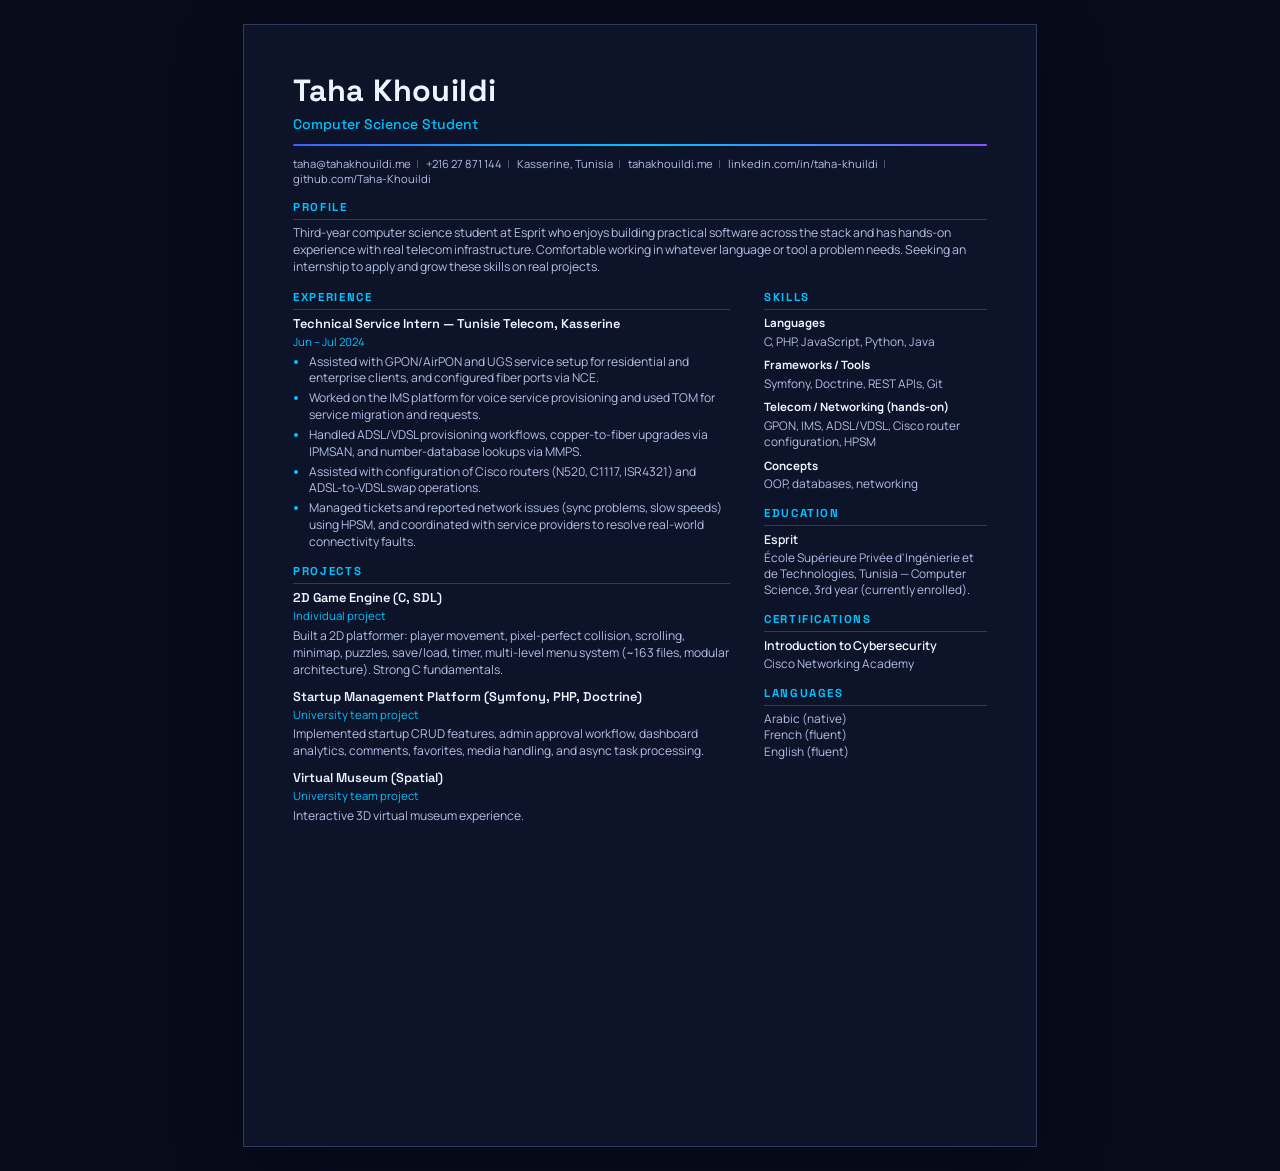
==== cv.html @ 59a6c9a2 "add cv donwload" ====
<!DOCTYPE html>
<html lang="en">
<head>
  <meta charset="UTF-8" />
  <meta name="viewport" content="width=device-width, initial-scale=1" />
  <title>Taha Khouildi | CV</title>
  <meta name="description" content="Curriculum vitae of Taha Khouildi, a Computer Science student at Esprit, Tunisia, seeking an internship." />
  <meta name="robots" content="noindex,follow" />

  <link rel="icon" href="assets/favicon.ico" type="image/x-icon" />
  <link rel="preconnect" href="https://fonts.googleapis.com" />
  <link rel="preconnect" href="https://fonts.gstatic.com" crossorigin />
  <link href="https://fonts.googleapis.com/css2?family=Space+Grotesk:wght@400;500;600;700&family=Manrope:wght@400;500;600;700&display=swap" rel="stylesheet" />
  <link rel="stylesheet" href="assets/css/cv.css" />
</head>
<body>
  <main class="sheet">
    <header>
      <h1 class="cv-name">Taha Khouildi</h1>
      <p class="cv-role">Computer Science Student</p>
      <div class="rule" aria-hidden="true"></div>
      <p class="contact">
        <a href="mailto:taha@tahakhouildi.me">taha@tahakhouildi.me</a><span class="sep">|</span>
        <a href="tel:+21627871144">+216 27 871 144</a><span class="sep">|</span>
        Kasserine, Tunisia<span class="sep">|</span>
        <a href="https://tahakhouildi.me">tahakhouildi.me</a><span class="sep">|</span>
        <a href="https://www.linkedin.com/in/taha-khuildi/">linkedin.com/in/taha-khuildi</a><span class="sep">|</span>
        <a href="https://github.com/Taha-Khouildi">github.com/Taha-Khouildi</a>
      </p>
    </header>

    <section class="block">
      <h2 class="section-label">Profile</h2>
      <p class="profile">
        Third-year computer science student at Esprit who enjoys building practical software across the stack and has hands-on experience with real telecom infrastructure. Comfortable working in whatever language or tool a problem needs. Seeking an internship to apply and grow these skills on real projects.
      </p>
    </section>

    <div class="cols">
      <div class="col-main">
        <section>
          <h2 class="section-label">Experience</h2>
          <div class="entry">
            <p class="entry-title">Technical Service Intern &mdash; Tunisie Telecom, Kasserine</p>
            <p class="entry-meta">Jun &ndash; Jul 2024</p>
            <ul class="bullets">
              <li>Assisted with GPON/AirPON and UGS service setup for residential and enterprise clients, and configured fiber ports via NCE.</li>
              <li>Worked on the IMS platform for voice service provisioning and used TOM for service migration and requests.</li>
              <li>Handled ADSL/VDSL provisioning workflows, copper-to-fiber upgrades via IPMSAN, and number-database lookups via MMPS.</li>
              <li>Assisted with configuration of Cisco routers (N520, C1117, ISR4321) and ADSL-to-VDSL swap operations.</li>
              <li>Managed tickets and reported network issues (sync problems, slow speeds) using HPSM, and coordinated with service providers to resolve real-world connectivity faults.</li>
            </ul>
          </div>
        </section>

        <section class="block">
          <h2 class="section-label">Projects</h2>

          <div class="entry">
            <p class="entry-title">2D Game Engine (C, SDL)</p>
            <p class="entry-meta">Individual project</p>
            <p class="entry-body">Built a 2D platformer: player movement, pixel-perfect collision, scrolling, minimap, puzzles, save/load, timer, multi-level menu system (~163 files, modular architecture). Strong C fundamentals.</p>
          </div>

          <div class="entry">
            <p class="entry-title">Startup Management Platform (Symfony, PHP, Doctrine)</p>
            <p class="entry-meta">University team project</p>
            <p class="entry-body">Implemented startup CRUD features, admin approval workflow, dashboard analytics, comments, favorites, media handling, and async task processing.</p>
          </div>

          <div class="entry">
            <p class="entry-title">Virtual Museum (Spatial)</p>
            <p class="entry-meta">University team project</p>
            <p class="entry-body">Interactive 3D virtual museum experience.</p>
          </div>
        </section>
      </div>

      <div class="col-side">
        <section>
          <h2 class="section-label">Skills</h2>

          <div class="skill-group">
            <p class="skill-head">Languages</p>
            <p class="skill-list">C, PHP, JavaScript, Python, Java</p>
          </div>

          <div class="skill-group">
            <p class="skill-head">Frameworks / Tools</p>
            <p class="skill-list">Symfony, Doctrine, REST APIs, Git</p>
          </div>

          <div class="skill-group">
            <p class="skill-head">Telecom / Networking (hands-on)</p>
            <p class="skill-list">GPON, IMS, ADSL/VDSL, Cisco router configuration, HPSM</p>
          </div>

          <div class="skill-group">
            <p class="skill-head">Concepts</p>
            <p class="skill-list">OOP, databases, networking</p>
          </div>
        </section>

        <section class="block">
          <h2 class="section-label">Education</h2>
          <p class="side-strong">Esprit</p>
          <p class="side-text">
            &Eacute;cole Sup&eacute;rieure Priv&eacute;e d'Ing&eacute;nierie et de Technologies, Tunisia &mdash; Computer Science, 3rd year (currently enrolled).
          </p>
        </section>

        <section class="block">
          <h2 class="section-label">Certifications</h2>
          <p class="side-strong">Introduction to Cybersecurity</p>
          <p class="side-text">Cisco Networking Academy</p>
        </section>

        <section class="block">
          <h2 class="section-label">Languages</h2>
          <p class="side-text">Arabic (native)<br />French (fluent)<br />English (fluent)</p>
        </section>
      </div>
    </div>
  </main>
</body>
</html>
---- assets/css/cv.css ----
/* CV stylesheet. Reuses the design tokens from styles.css.
   Screen: dark theme, matching the site. Print: light, ink-friendly A4. */

:root {
  --bg-main: #070b1a;
  --text-main: #eef4ff;
  --text-soft: #b2c0e6;
  --border: rgba(160, 189, 255, 0.24);
  --accent-a: #3a63ff;
  --accent-b: #00c2ff;
  --accent-c: #8256ff;
  --chip-bg: rgba(255, 255, 255, 0.04);
  --chip-border: rgba(176, 199, 255, 0.28);
  --sheet-bg: #0d1328;
  --shadow: 0 20px 60px rgba(3, 8, 24, 0.45);
}

* {
  box-sizing: border-box;
}

body {
  margin: 0;
  padding: 24px 12px;
  font-family: "Manrope", sans-serif;
  background: var(--bg-main);
  color: var(--text-main);
  line-height: 1.38;
  -webkit-font-smoothing: antialiased;
}

.sheet {
  width: 210mm;
  min-height: 297mm;
  margin: 0 auto;
  padding: 12mm 13mm;
  background: var(--sheet-bg);
  border: 1px solid var(--border);
  box-shadow: var(--shadow);
}

/* Header */
.cv-name {
  font-family: "Space Grotesk", sans-serif;
  font-size: 23pt;
  font-weight: 700;
  letter-spacing: 0.4px;
  margin: 0;
}

.cv-role {
  font-family: "Space Grotesk", sans-serif;
  font-size: 10.5pt;
  font-weight: 500;
  color: var(--accent-b);
  margin: 2pt 0 0;
}

.rule {
  height: 2.5px;
  margin: 7pt 0;
  border-radius: 999px;
  background: linear-gradient(90deg, var(--accent-a), var(--accent-b), var(--accent-c));
  -webkit-print-color-adjust: exact;
  print-color-adjust: exact;
}

.contact {
  font-size: 8.4pt;
  color: var(--text-soft);
  margin: 0;
}

.contact a {
  color: inherit;
  text-decoration: none;
}

.contact .sep {
  opacity: 0.45;
  margin: 0 5px;
}

/* Sections */
.section-label {
  font-family: "Space Grotesk", sans-serif;
  font-size: 8.6pt;
  font-weight: 700;
  text-transform: uppercase;
  letter-spacing: 0.14em;
  color: var(--accent-b);
  margin: 0 0 4pt;
  padding-bottom: 2.5pt;
  border-bottom: 1px solid var(--border);
}

.profile {
  font-size: 9.2pt;
  color: var(--text-soft);
  margin: 0;
}

.block {
  margin-top: 10pt;
}

/* Two-column body */
.cols {
  display: flex;
  gap: 9mm;
  margin-top: 10pt;
}

.col-main {
  flex: 0 0 63%;
  min-width: 0;
}

.col-side {
  flex: 1;
  min-width: 0;
}

/* Entries */
.entry {
  margin-bottom: 7pt;
}

.entry:last-child {
  margin-bottom: 0;
}

.entry-title {
  font-family: "Space Grotesk", sans-serif;
  font-size: 9.6pt;
  font-weight: 600;
  margin: 0;
}

.entry-meta {
  font-size: 8.5pt;
  color: var(--accent-b);
  margin: 1pt 0 3pt;
}

.entry-body {
  font-size: 9.1pt;
  color: var(--text-soft);
  margin: 0;
}

ul.bullets {
  margin: 0;
  padding-left: 12pt;
}

ul.bullets li {
  font-size: 9.1pt;
  color: var(--text-soft);
  margin-bottom: 2.4pt;
}

ul.bullets li::marker {
  color: var(--accent-b);
}

/* Skills */
.skill-group {
  margin-bottom: 5.5pt;
}

.skill-group:last-child {
  margin-bottom: 0;
}

.skill-head {
  font-size: 8.6pt;
  font-weight: 700;
  margin: 0 0 2pt;
}

.skill-list {
  font-size: 8.9pt;
  color: var(--text-soft);
  margin: 0;
}

.side-text {
  font-size: 8.9pt;
  color: var(--text-soft);
  margin: 0;
}

.side-strong {
  font-size: 9.2pt;
  font-weight: 600;
  margin: 0 0 1pt;
}

/* ---------- Print: light, ink-friendly, one A4 page ---------- */
@page {
  size: A4;
  margin: 12mm;
}

@media print {
  :root {
    --text-main: #111a32;
    --text-soft: #33405f;
    --border: rgba(70, 105, 188, 0.35);
    --accent-b: #0b63a6;
  }

  body {
    padding: 0;
    background: #ffffff;
    color: var(--text-main);
  }

  .sheet {
    width: auto;
    min-height: 0;
    margin: 0;
    padding: 0;
    background: #ffffff;
    border: 0;
    box-shadow: none;
  }

  a {
    color: inherit;
  }
}
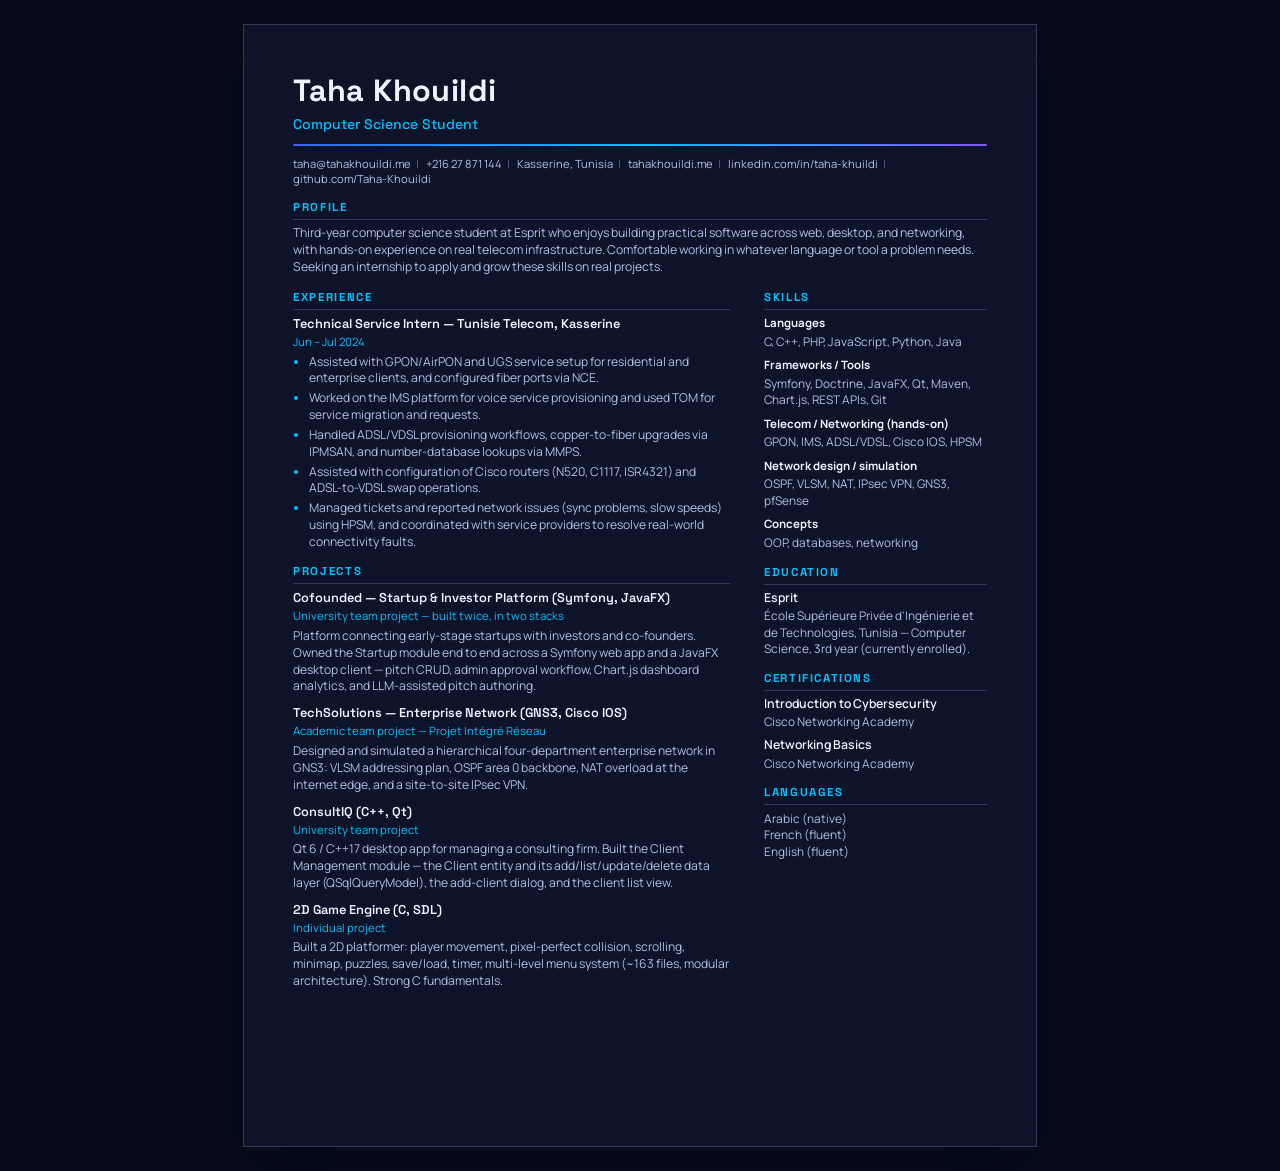
==== commit 05c47cec: "game added" ====
--- a/cv.html
+++ b/cv.html
@@ -32,7 +32,7 @@
     <section class="block">
       <h2 class="section-label">Profile</h2>
       <p class="profile">
-        Third-year computer science student at Esprit who enjoys building practical software across the stack and has hands-on experience with real telecom infrastructure. Comfortable working in whatever language or tool a problem needs. Seeking an internship to apply and grow these skills on real projects.
+        Third-year computer science student at Esprit who enjoys building practical software across web, desktop, and networking, with hands-on experience on real telecom infrastructure. Comfortable working in whatever language or tool a problem needs. Seeking an internship to apply and grow these skills on real projects.
       </p>
     </section>
 
@@ -57,21 +57,27 @@
           <h2 class="section-label">Projects</h2>
 
           <div class="entry">
+            <p class="entry-title">Cofounded &mdash; Startup &amp; Investor Platform (Symfony, JavaFX)</p>
+            <p class="entry-meta">University team project &mdash; built twice, in two stacks</p>
+            <p class="entry-body">Platform connecting early-stage startups with investors and co-founders. Owned the Startup module end to end across a Symfony web app and a JavaFX desktop client &mdash; pitch CRUD, admin approval workflow, Chart.js dashboard analytics, and LLM-assisted pitch authoring.</p>
+          </div>
+
+          <div class="entry">
+            <p class="entry-title">TechSolutions &mdash; Enterprise Network (GNS3, Cisco IOS)</p>
+            <p class="entry-meta">Academic team project &mdash; Projet Int&eacute;gr&eacute; R&eacute;seau</p>
+            <p class="entry-body">Designed and simulated a hierarchical four-department enterprise network in GNS3: VLSM addressing plan, OSPF area 0 backbone, NAT overload at the internet edge, and a site-to-site IPsec VPN.</p>
+          </div>
+
+          <div class="entry">
+            <p class="entry-title">ConsultIQ (C++, Qt)</p>
+            <p class="entry-meta">University team project</p>
+            <p class="entry-body">Qt 6 / C++17 desktop app for managing a consulting firm. Built the Client Management module &mdash; the Client entity and its add/list/update/delete data layer (QSqlQueryModel), the add-client dialog, and the client list view.</p>
+          </div>
+
+          <div class="entry">
             <p class="entry-title">2D Game Engine (C, SDL)</p>
             <p class="entry-meta">Individual project</p>
             <p class="entry-body">Built a 2D platformer: player movement, pixel-perfect collision, scrolling, minimap, puzzles, save/load, timer, multi-level menu system (~163 files, modular architecture). Strong C fundamentals.</p>
-          </div>
-
-          <div class="entry">
-            <p class="entry-title">Startup Management Platform (Symfony, PHP, Doctrine)</p>
-            <p class="entry-meta">University team project</p>
-            <p class="entry-body">Implemented startup CRUD features, admin approval workflow, dashboard analytics, comments, favorites, media handling, and async task processing.</p>
-          </div>
-
-          <div class="entry">
-            <p class="entry-title">Virtual Museum (Spatial)</p>
-            <p class="entry-meta">University team project</p>
-            <p class="entry-body">Interactive 3D virtual museum experience.</p>
           </div>
         </section>
       </div>
@@ -82,17 +88,22 @@
 
           <div class="skill-group">
             <p class="skill-head">Languages</p>
-            <p class="skill-list">C, PHP, JavaScript, Python, Java</p>
+            <p class="skill-list">C, C++, PHP, JavaScript, Python, Java</p>
           </div>
 
           <div class="skill-group">
             <p class="skill-head">Frameworks / Tools</p>
-            <p class="skill-list">Symfony, Doctrine, REST APIs, Git</p>
+            <p class="skill-list">Symfony, Doctrine, JavaFX, Qt, Maven, Chart.js, REST APIs, Git</p>
           </div>
 
           <div class="skill-group">
             <p class="skill-head">Telecom / Networking (hands-on)</p>
-            <p class="skill-list">GPON, IMS, ADSL/VDSL, Cisco router configuration, HPSM</p>
+            <p class="skill-list">GPON, IMS, ADSL/VDSL, Cisco IOS, HPSM</p>
+          </div>
+
+          <div class="skill-group">
+            <p class="skill-head">Network design / simulation</p>
+            <p class="skill-list">OSPF, VLSM, NAT, IPsec VPN, GNS3, pfSense</p>
           </div>
 
           <div class="skill-group">
@@ -113,6 +124,8 @@
           <h2 class="section-label">Certifications</h2>
           <p class="side-strong">Introduction to Cybersecurity</p>
           <p class="side-text">Cisco Networking Academy</p>
+          <p class="side-strong">Networking Basics</p>
+          <p class="side-text">Cisco Networking Academy</p>
         </section>
 
         <section class="block">
--- a/assets/css/cv.css
+++ b/assets/css/cv.css
@@ -197,6 +197,11 @@
   margin: 0 0 1pt;
 }
 
+/* Space stacked entries in the side column (e.g. a second certification) */
+.side-text + .side-strong {
+  margin-top: 5pt;
+}
+
 /* ---------- Print: light, ink-friendly, one A4 page ---------- */
 @page {
   size: A4;
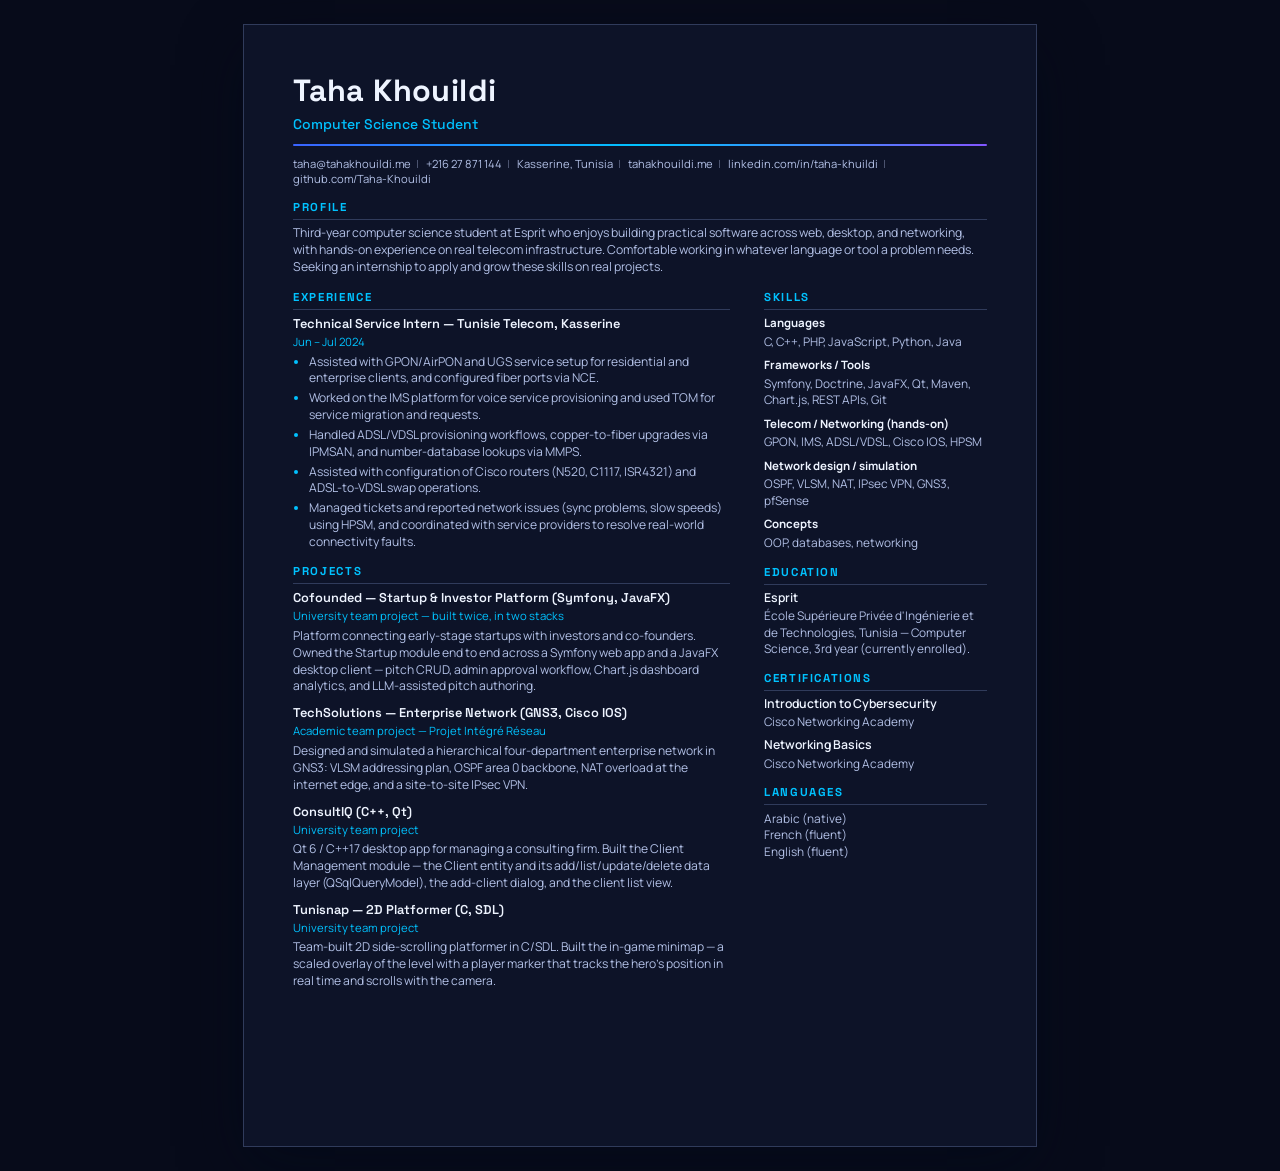
==== commit c11db613: "game added v2" ====
--- a/cv.html
+++ b/cv.html
@@ -75,9 +75,9 @@
           </div>
 
           <div class="entry">
-            <p class="entry-title">2D Game Engine (C, SDL)</p>
-            <p class="entry-meta">Individual project</p>
-            <p class="entry-body">Built a 2D platformer: player movement, pixel-perfect collision, scrolling, minimap, puzzles, save/load, timer, multi-level menu system (~163 files, modular architecture). Strong C fundamentals.</p>
+            <p class="entry-title">Tunisnap &mdash; 2D Platformer (C, SDL)</p>
+            <p class="entry-meta">University team project</p>
+            <p class="entry-body">Team-built 2D side-scrolling platformer in C/SDL. Built the in-game minimap &mdash; a scaled overlay of the level with a player marker that tracks the hero's position in real time and scrolls with the camera.</p>
           </div>
         </section>
       </div>
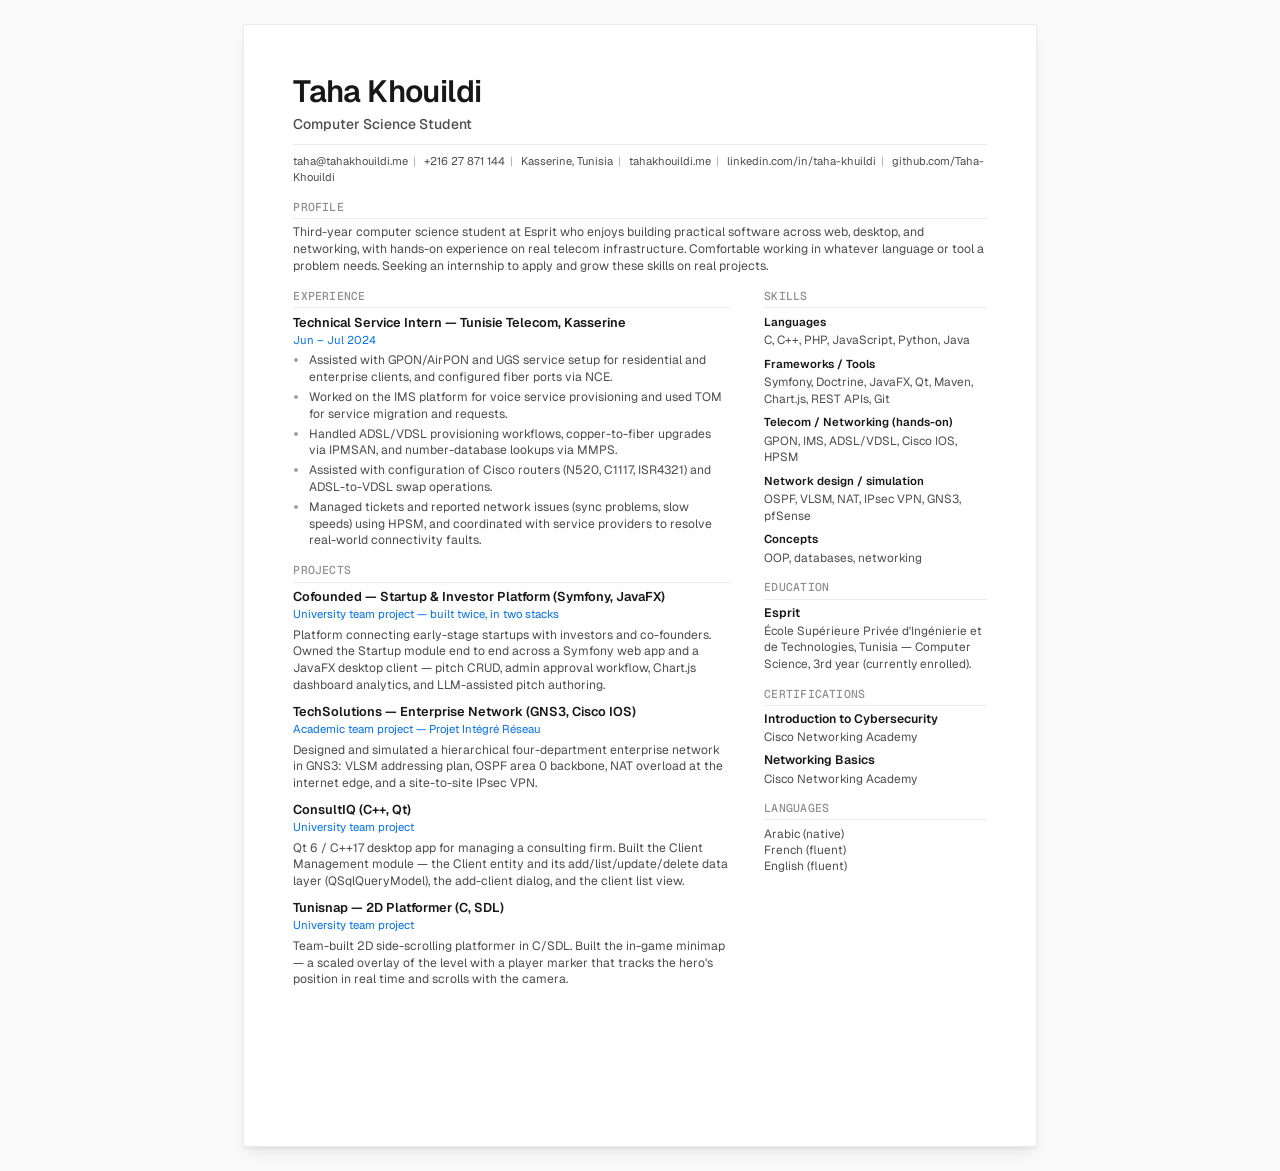
==== commit fe450c70: "vercel design" ====
--- a/cv.html
+++ b/cv.html
@@ -10,7 +10,7 @@
   <link rel="icon" href="assets/favicon.ico" type="image/x-icon" />
   <link rel="preconnect" href="https://fonts.googleapis.com" />
   <link rel="preconnect" href="https://fonts.gstatic.com" crossorigin />
-  <link href="https://fonts.googleapis.com/css2?family=Space+Grotesk:wght@400;500;600;700&family=Manrope:wght@400;500;600;700&display=swap" rel="stylesheet" />
+  <link href="https://fonts.googleapis.com/css2?family=Geist:wght@400;500;600&family=Geist+Mono:wght@400;500&family=Inter:wght@400;500;600&display=swap" rel="stylesheet" />
   <link rel="stylesheet" href="assets/css/cv.css" />
 </head>
 <body>
--- a/assets/css/cv.css
+++ b/assets/css/cv.css
@@ -1,18 +1,15 @@
-/* CV stylesheet. Reuses the design tokens from styles.css.
-   Screen: dark theme, matching the site. Print: light, ink-friendly A4. */
+/* CV stylesheet. Reuses the Geist design tokens from styles.css.
+   Screen: light canvas, matching the site. Print: ink-friendly A4. */
 
 :root {
-  --bg-main: #070b1a;
-  --text-main: #eef4ff;
-  --text-soft: #b2c0e6;
-  --border: rgba(160, 189, 255, 0.24);
-  --accent-a: #3a63ff;
-  --accent-b: #00c2ff;
-  --accent-c: #8256ff;
-  --chip-bg: rgba(255, 255, 255, 0.04);
-  --chip-border: rgba(176, 199, 255, 0.28);
-  --sheet-bg: #0d1328;
-  --shadow: 0 20px 60px rgba(3, 8, 24, 0.45);
+  --bg-main: #fafafa;
+  --text-main: #171717;
+  --text-soft: #4d4d4d;
+  --border: #ebebeb;
+  --link: #0070f3;
+  --chip-bg: #ffffff;
+  --sheet-bg: #ffffff;
+  --shadow: 0px 2px 2px rgba(0, 0, 0, 0.04), 0px 8px 16px -4px rgba(0, 0, 0, 0.1);
 }
 
 * {
@@ -22,7 +19,7 @@
 body {
   margin: 0;
   padding: 24px 12px;
-  font-family: "Manrope", sans-serif;
+  font-family: "Geist", "Inter", Arial, sans-serif;
   background: var(--bg-main);
   color: var(--text-main);
   line-height: 1.38;
@@ -41,28 +38,25 @@
 
 /* Header */
 .cv-name {
-  font-family: "Space Grotesk", sans-serif;
+  font-family: "Geist", "Inter", Arial, sans-serif;
   font-size: 23pt;
-  font-weight: 700;
-  letter-spacing: 0.4px;
+  font-weight: 600;
+  letter-spacing: -0.02em;
   margin: 0;
 }
 
 .cv-role {
-  font-family: "Space Grotesk", sans-serif;
+  font-family: "Geist", "Inter", Arial, sans-serif;
   font-size: 10.5pt;
   font-weight: 500;
-  color: var(--accent-b);
+  color: var(--text-soft);
   margin: 2pt 0 0;
 }
 
 .rule {
-  height: 2.5px;
+  height: 1px;
   margin: 7pt 0;
-  border-radius: 999px;
-  background: linear-gradient(90deg, var(--accent-a), var(--accent-b), var(--accent-c));
-  -webkit-print-color-adjust: exact;
-  print-color-adjust: exact;
+  background: var(--border);
 }
 
 .contact {
@@ -83,12 +77,12 @@
 
 /* Sections */
 .section-label {
-  font-family: "Space Grotesk", sans-serif;
+  font-family: "Geist Mono", "JetBrains Mono", ui-monospace, monospace;
   font-size: 8.6pt;
-  font-weight: 700;
+  font-weight: 500;
   text-transform: uppercase;
-  letter-spacing: 0.14em;
-  color: var(--accent-b);
+  letter-spacing: 0.02em;
+  color: #8f8f8f;
   margin: 0 0 4pt;
   padding-bottom: 2.5pt;
   border-bottom: 1px solid var(--border);
@@ -131,7 +125,7 @@
 }
 
 .entry-title {
-  font-family: "Space Grotesk", sans-serif;
+  font-family: "Geist", "Inter", Arial, sans-serif;
   font-size: 9.6pt;
   font-weight: 600;
   margin: 0;
@@ -139,7 +133,7 @@
 
 .entry-meta {
   font-size: 8.5pt;
-  color: var(--accent-b);
+  color: var(--link);
   margin: 1pt 0 3pt;
 }
 
@@ -161,7 +155,7 @@
 }
 
 ul.bullets li::marker {
-  color: var(--accent-b);
+  color: #a1a1a1;
 }
 
 /* Skills */
@@ -175,7 +169,7 @@
 
 .skill-head {
   font-size: 8.6pt;
-  font-weight: 700;
+  font-weight: 600;
   margin: 0 0 2pt;
 }
 
@@ -202,7 +196,7 @@
   margin-top: 5pt;
 }
 
-/* ---------- Print: light, ink-friendly, one A4 page ---------- */
+/* ---------- Print: ink-friendly, one A4 page ---------- */
 @page {
   size: A4;
   margin: 12mm;
@@ -210,10 +204,10 @@
 
 @media print {
   :root {
-    --text-main: #111a32;
-    --text-soft: #33405f;
-    --border: rgba(70, 105, 188, 0.35);
-    --accent-b: #0b63a6;
+    --text-main: #171717;
+    --text-soft: #333333;
+    --border: #d9d9d9;
+    --link: #0761d1;
   }
 
   body {
